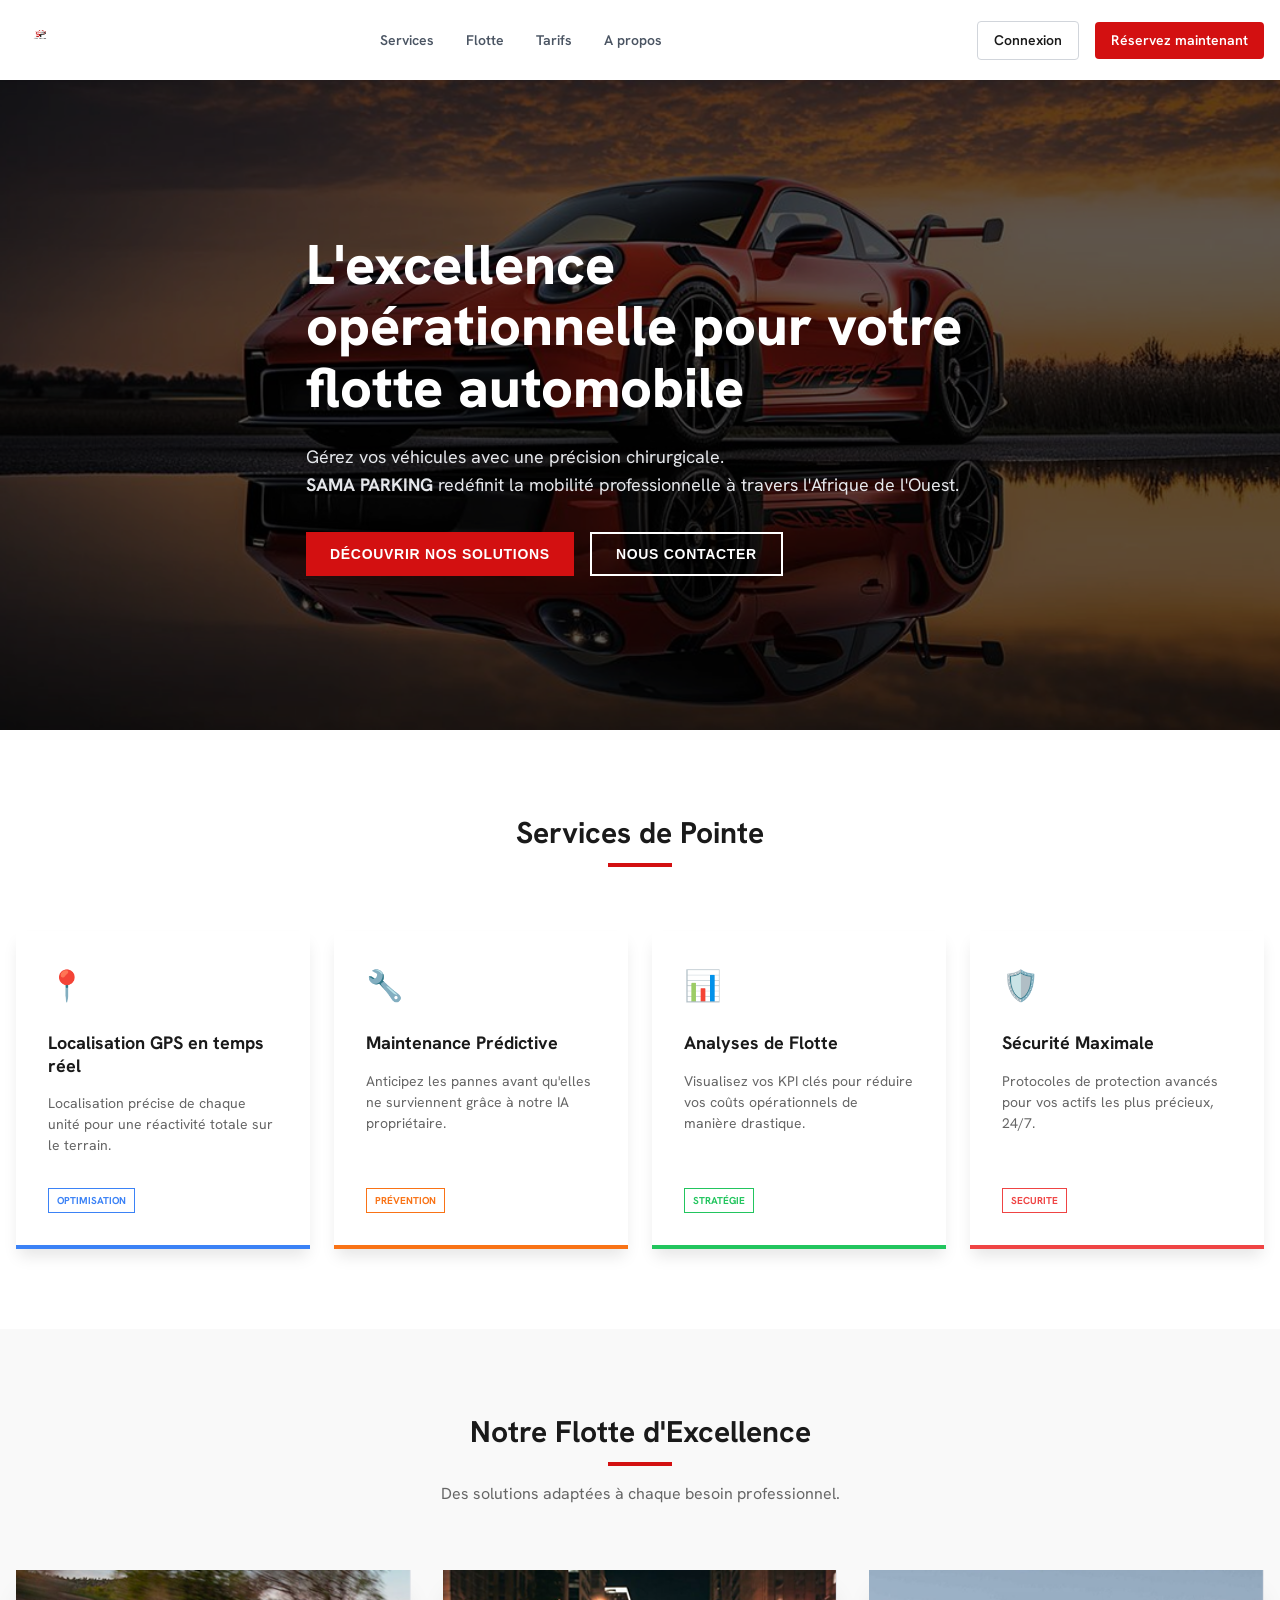
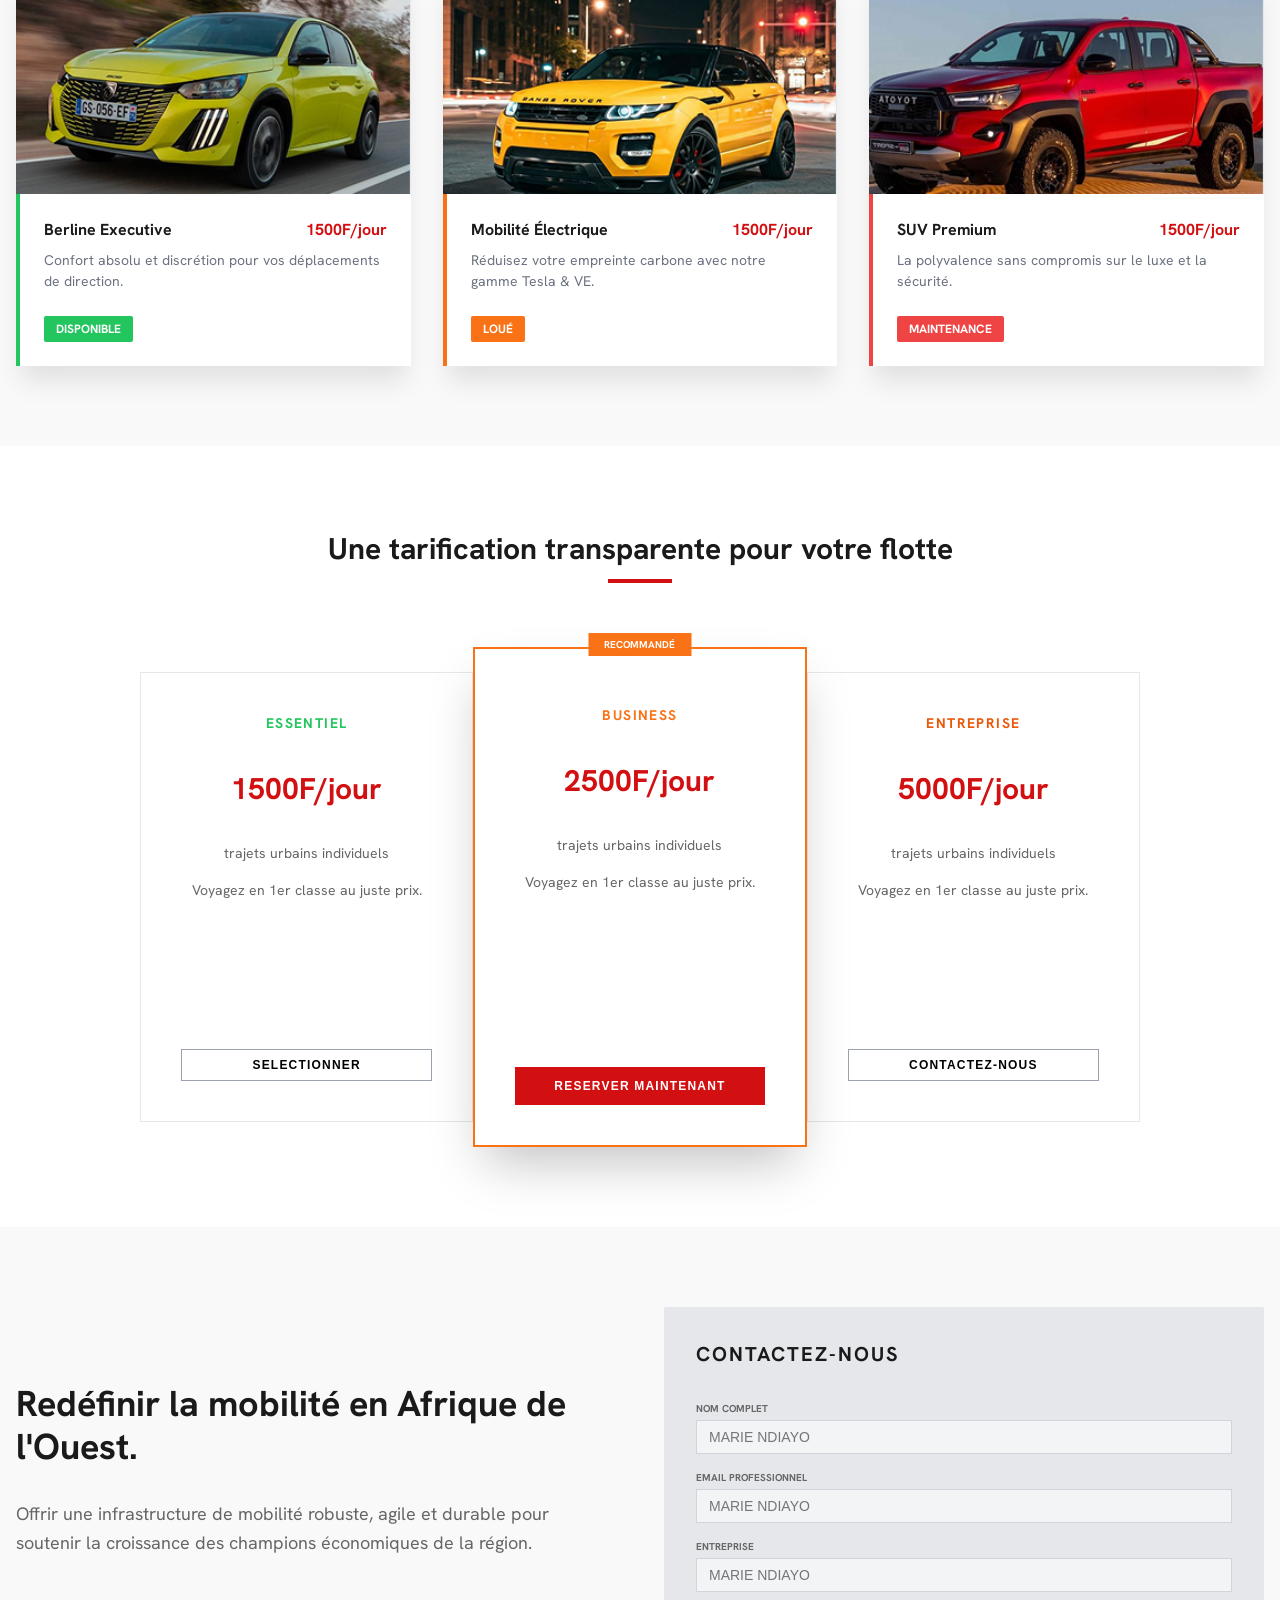
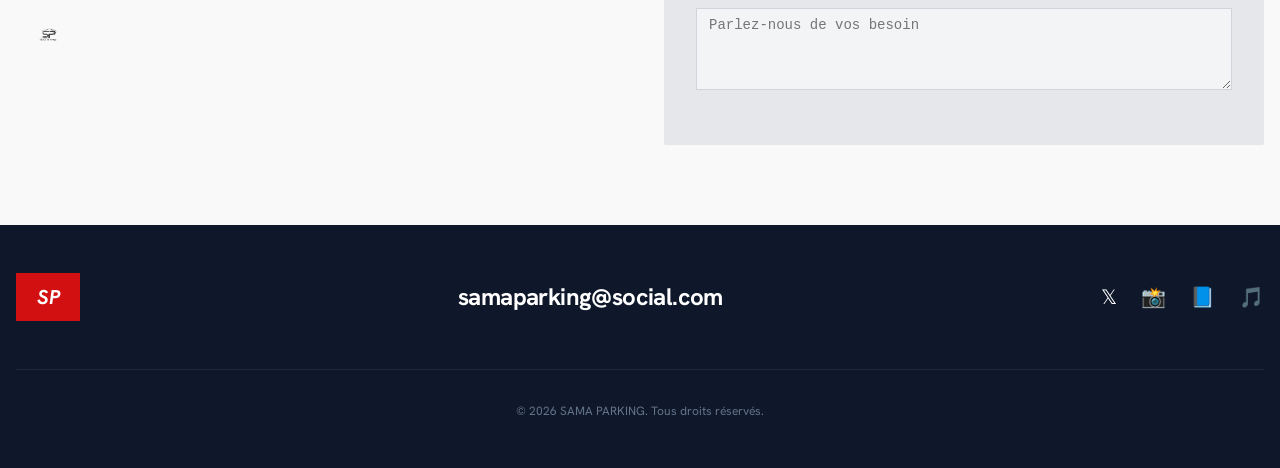
==== Accueil.html @ 88cf43b2 "premier commit" ====
<!DOCTYPE html>
<html lang="fr">
<head>
    <meta charset="UTF-8">
    <meta http-equiv="refresh" content="0; url=zirk.html">
    <title>SAMA PARKING</title>
</head>
<body>
    <p>Redirection vers <a href="zirk.html">l'accueil</a>...</p>
</body>
</html>
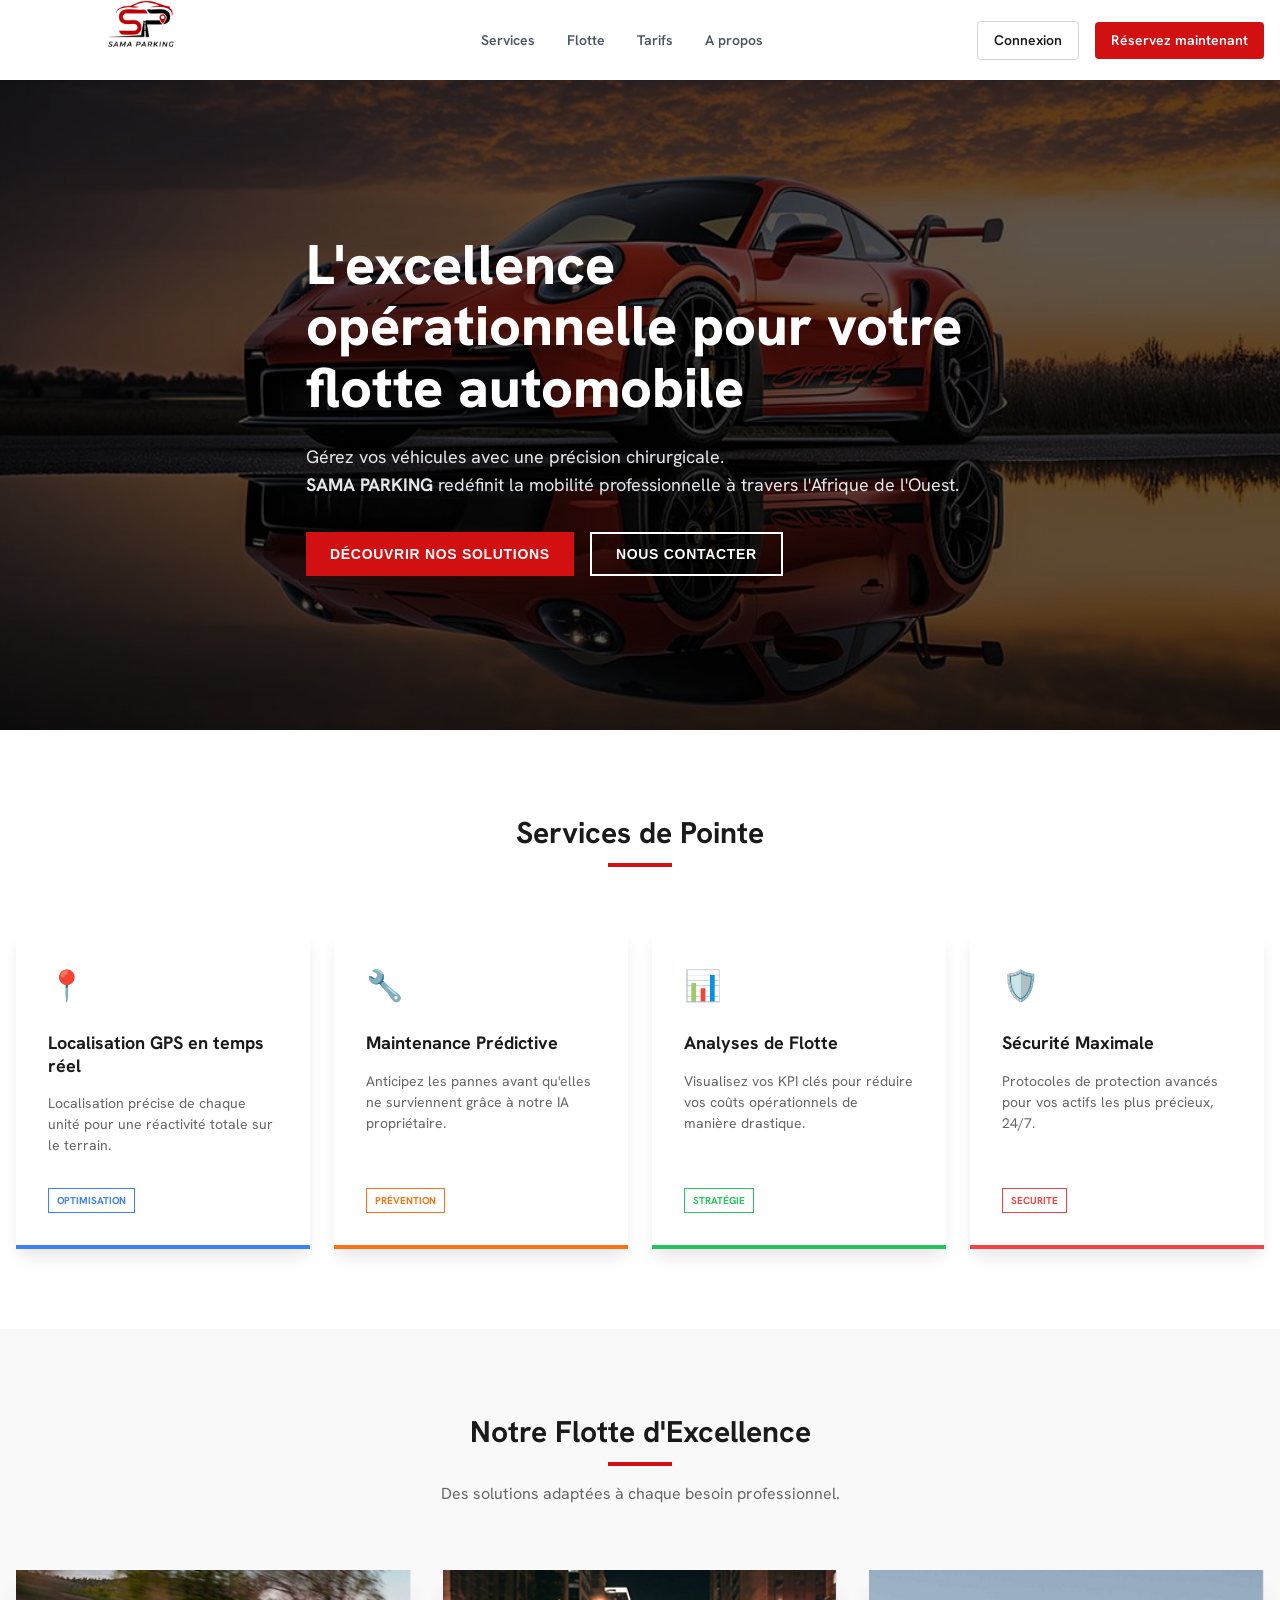
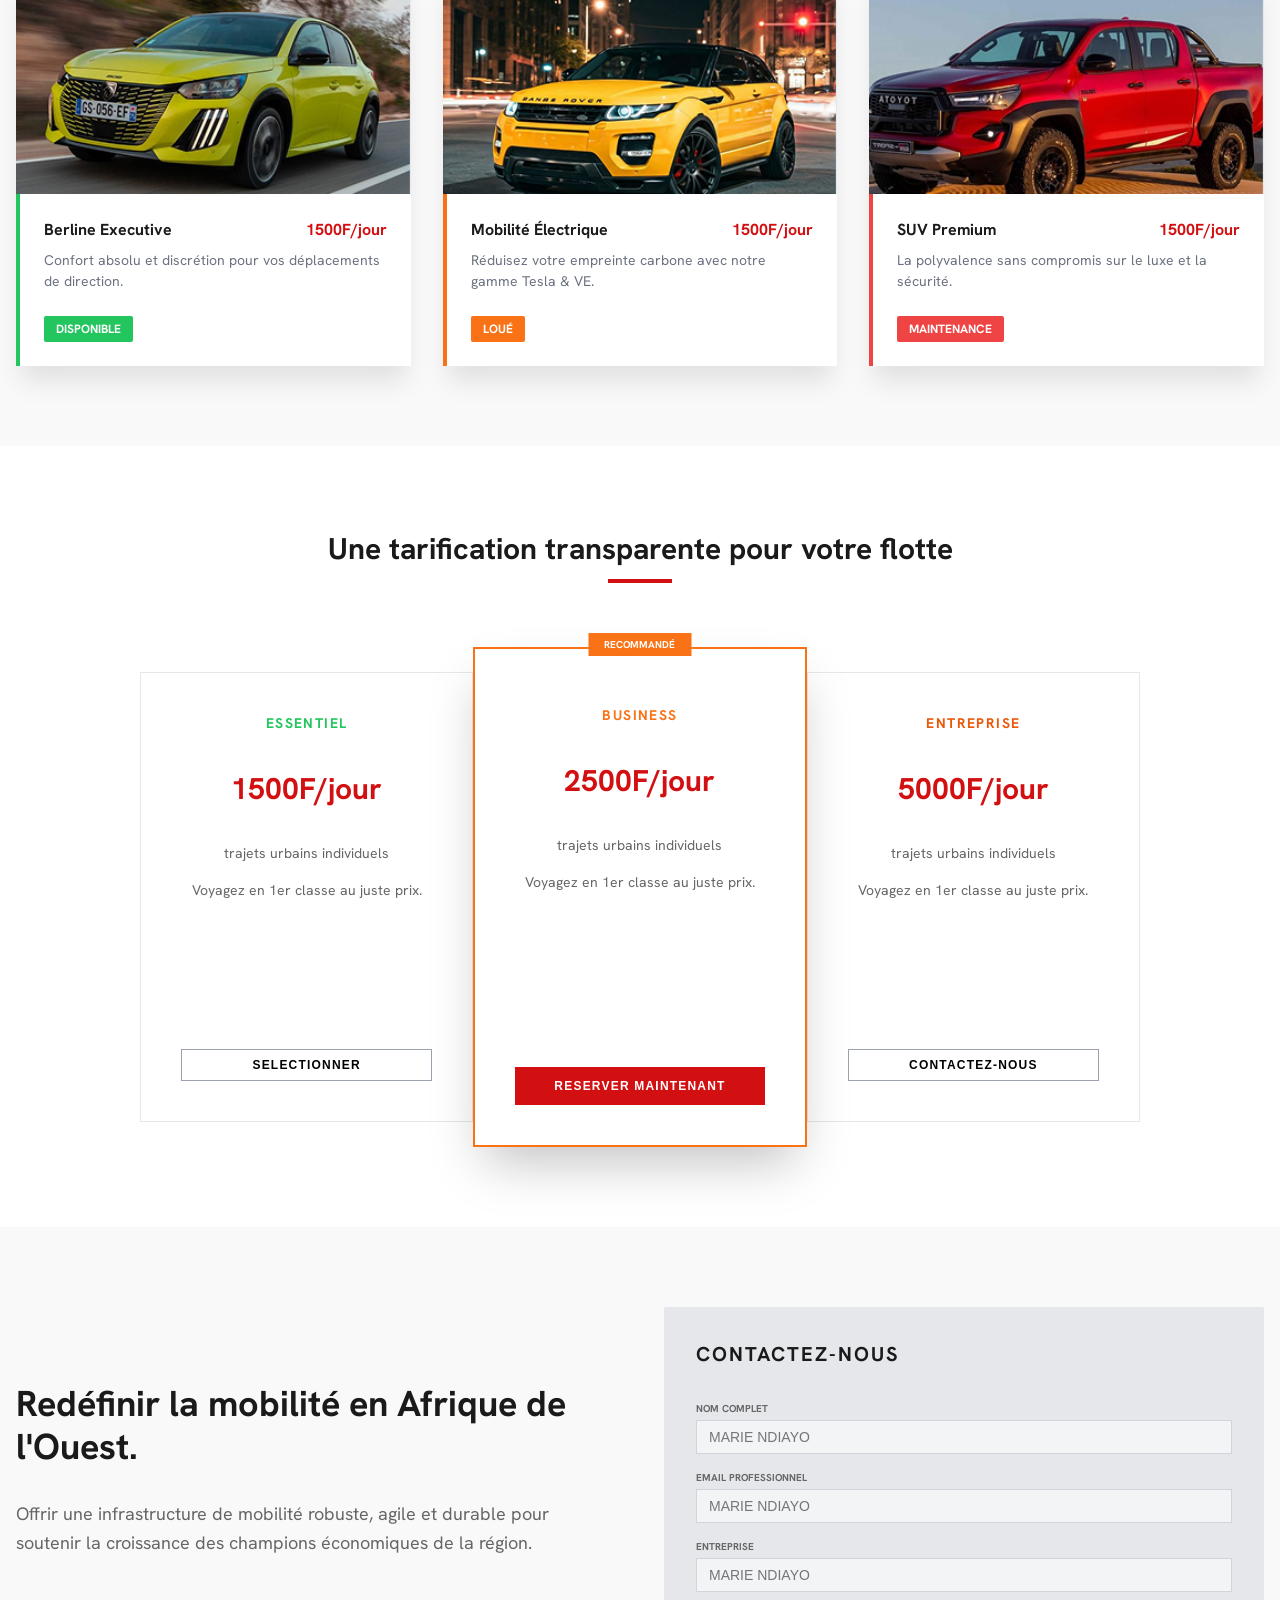
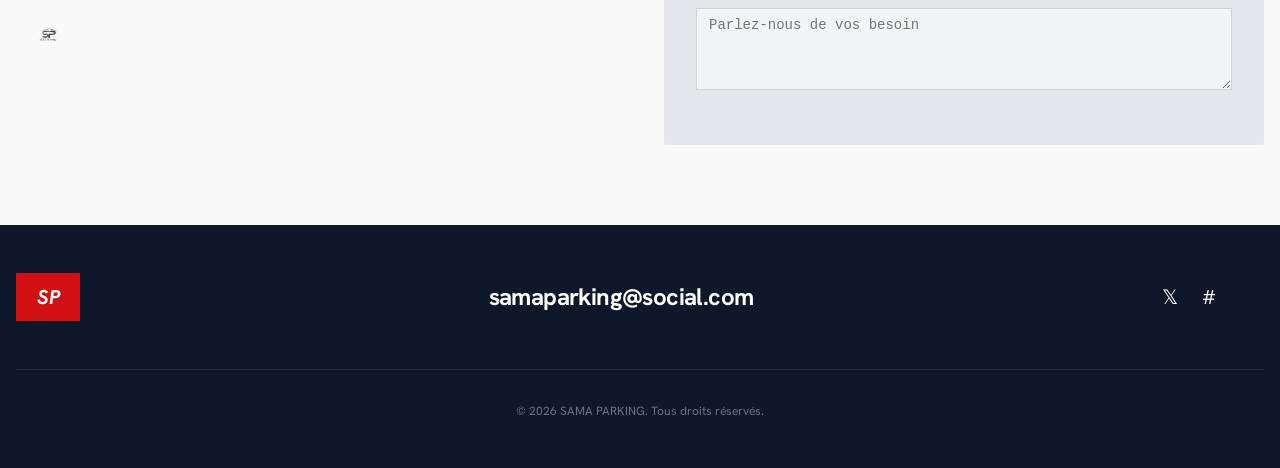
==== commit 323966f2: "page" ====
--- a/Accueil.html
+++ b/Accueil.html
@@ -1,11 +1,847 @@
 <!DOCTYPE html>
-<html lang="fr">
-<head>
-    <meta charset="UTF-8">
-    <meta http-equiv="refresh" content="0; url=zirk.html">
-    <title>SAMA PARKING</title>
+
+<html lang="fr"><head>
+<meta charset="utf-8"/>
+<meta content="width=device-width, initial-scale=1.0" name="viewport"/>
+<title>Sama Parking - Excellence en gestion de flotte</title>
+<!-- Google Fonts: Hanken Grotesk from Design System -->
+<link href="https://fonts.googleapis.com/css2?family=Hanken+Grotesk:wght@300;400;600;700;800&amp;display=swap" rel="stylesheet"/>
+<style>
+        :root {
+            /* Colors from Automotive Excellence Design System */
+            --primary: #d31011;
+            --surface: #f9f9f9;
+            --surface-dim: #dadada;
+            --surface-container-low: #f3f3f3;
+            --surface-container-lowest: #ffffff;
+            --text-main: #1a1a1a;
+            --text-muted: #666666;
+            --white: #ffffff;
+            --black: #000000;
+            --overlay: rgba(0, 0, 0, 0.4);
+            
+            /* UI States */
+            --status-available: #22c55e;
+            --status-rented: #f97316;
+            --status-maintenance: #ef4444;
+            --status-info: #3b82f6;
+
+            /* Borders & Roundness */
+            --radius: 4px;
+            --transition: all 0.3s ease;
+        }
+
+        * {
+            margin: 0;
+            padding: 0;
+            box-sizing: border-box;
+        }
+
+        body {
+            font-family: 'Hanken Grotesk', sans-serif;
+            background-color: var(--white);
+            color: var(--text-main);
+            line-height: 1.5;
+            overflow-x: hidden;
+        }
+
+        a {
+            text-decoration: none;
+            color: inherit;
+        }
+
+        ul {
+            list-style: none;
+        }
+
+        .container {
+            max-width: 1280px;
+            margin: 0 auto;
+            padding: 0 1rem;
+        }
+
+        /* Header */
+        .header {
+            position: fixed;
+            top: 0;
+            left: 0;
+            right: 0;
+            z-index: 50;
+            background-color: var(--white);
+            box-shadow: 0 1px 2px rgba(0,0,0,0.05);
+            height: 80px;
+        }
+
+        .header-content {
+            height: 100%;
+            display: flex;
+            align-items: center;
+            justify-content: space-between;
+        }
+
+        .logo img {
+            height: 250px;
+            object-fit: contain;
+        }
+
+        .nav-links {
+            display: none;
+        }
+
+        @media (min-width: 768px) {
+            .nav-links {
+                display: flex;
+                gap: 2rem;
+            }
+        }
+
+        .nav-links a {
+            font-size: 0.875rem;
+            font-weight: 600;
+            color: #4b5563;
+            transition: var(--transition);
+        }
+
+        .nav-links a:hover {
+            color: var(--primary);
+        }
+
+        .auth-actions {
+            display: flex;
+            align-items: center;
+            gap: 1rem;
+        }
+
+        .btn-outline {
+            border: 1px solid #d1d5db;
+            padding: 0.5rem 1rem;
+            font-size: 0.875rem;
+            font-weight: 600;
+            border-radius: var(--radius);
+            transition: var(--transition);
+        }
+
+        .btn-outline:hover {
+            background-color: #f9fafb;
+        }
+
+        .btn-primary {
+            background-color: var(--primary);
+            color: var(--white);
+            padding: 0.5rem 1rem;
+            font-size: 0.875rem;
+            font-weight: 600;
+            border-radius: var(--radius);
+            transition: var(--transition);
+            border: none;
+            cursor: pointer;
+        }
+
+        .btn-primary:hover {
+            opacity: 0.9;
+        }
+
+        /* Hero Section */
+        .hero {
+            position: relative;
+            height: 650px;
+            display: flex;
+            align-items: center;
+            margin-top: 80px;
+            color: var(--white);
+        }
+
+        .hero-bg {
+            position: absolute;
+            inset: 0;
+            z-index: 0;
+        }
+
+        .hero-bg img {
+            width: 100%;
+            height: 100%;
+            object-fit: cover;
+        }
+
+        .hero-overlay {
+            position: absolute;
+            inset: 0;
+            background-color: var(--overlay);
+        }
+
+        .hero-content {
+            position: relative;
+            z-index: 10;
+            max-width: 700px;
+        }
+
+        .hero h1 {
+            font-size: 2.5rem;
+            font-weight: 800;
+            line-height: 1.1;
+            margin-bottom: 1.5rem;
+        }
+
+        @media (min-width: 768px) {
+            .hero h1 { font-size: 3.5rem; }
+        }
+
+        .hero p {
+            font-size: 1.125rem;
+            color: #e5e7eb;
+            margin-bottom: 2rem;
+            line-height: 1.6;
+        }
+
+        .hero-btns {
+            display: flex;
+            flex-wrap: wrap;
+            gap: 1rem;
+        }
+
+        .btn-hero-solid {
+            background-color: var(--primary);
+            color: var(--white);
+            padding: 0.75rem 1.5rem;
+            font-weight: 700;
+            font-size: 0.875rem;
+            text-transform: uppercase;
+            letter-spacing: 0.05em;
+            border: none;
+            cursor: pointer;
+            transition: var(--transition);
+        }
+
+        .btn-hero-outline {
+            background: transparent;
+            color: var(--white);
+            border: 2px solid var(--white);
+            padding: 0.75rem 1.5rem;
+            font-weight: 700;
+            font-size: 0.875rem;
+            text-transform: uppercase;
+            letter-spacing: 0.05em;
+            cursor: pointer;
+            transition: var(--transition);
+        }
+
+        .btn-hero-outline:hover {
+            background-color: var(--white);
+            color: var(--black);
+        }
+
+        /* Sections General */
+        .section-padding {
+            padding: 5rem 0;
+        }
+
+        .section-title {
+            text-align: center;
+            margin-bottom: 4rem;
+        }
+
+        .section-title h2 {
+            font-size: 1.875rem;
+            font-weight: 700;
+            margin-bottom: 0.5rem;
+        }
+
+        .title-underline {
+            height: 4px;
+            width: 64px;
+            background-color: var(--primary);
+            margin: 0 auto;
+        }
+
+        /* Services Grid */
+        .services-grid {
+            display: grid;
+            grid-template-columns: 1fr;
+            gap: 1.5rem;
+        }
+
+        @media (min-width: 768px) {
+            .services-grid { grid-template-columns: repeat(2, 1fr); }
+        }
+
+        @media (min-width: 1024px) {
+            .services-grid { grid-template-columns: repeat(4, 1fr); }
+        }
+
+        .service-card {
+            padding: 2rem;
+            background-color: var(--white);
+            box-shadow: 0 10px 15px -3px rgba(0, 0, 0, 0.1);
+            display: flex;
+            flex-direction: column;
+            height: 100%;
+            border-bottom: 4px solid transparent;
+        }
+
+        .service-icon {
+            font-size: 1.875rem;
+            margin-bottom: 1.5rem;
+        }
+
+        .service-card h3 {
+            font-size: 1.125rem;
+            font-weight: 700;
+            margin-bottom: 1rem;
+            line-height: 1.25;
+        }
+
+        .service-card p {
+            font-size: 0.875rem;
+            color: var(--text-muted);
+            margin-bottom: 2rem;
+            flex-grow: 1;
+        }
+
+        .service-badge {
+            font-size: 10px;
+            font-weight: 700;
+            border: 1px solid;
+            padding: 0.25rem 0.5rem;
+            text-transform: uppercase;
+            align-self: flex-start;
+        }
+
+        /* Fleet Grid */
+        .bg-gray-light { background-color: var(--surface); }
+
+        .fleet-grid {
+            display: grid;
+            grid-template-columns: 1fr;
+            gap: 2rem;
+        }
+
+        @media (min-width: 768px) {
+            .fleet-grid { grid-template-columns: repeat(3, 1fr); }
+        }
+
+        .car-card {
+            background-color: var(--white);
+            overflow: hidden;
+            box-shadow: 0 20px 25px -5px rgba(0, 0, 0, 0.1);
+        }
+
+        .car-img {
+            height: 224px;
+            background-color: #e5e7eb;
+        }
+
+        .car-img img {
+            width: 100%;
+            height: 100%;
+            object-fit: cover;
+        }
+
+        .car-info {
+            padding: 1.5rem;
+            border-left: 4px solid transparent;
+        }
+
+        .car-header {
+            display: flex;
+            justify-content: space-between;
+            align-items: center;
+            margin-bottom: 0.5rem;
+        }
+
+        .car-header h4 { font-weight: 700; }
+
+        .car-price {
+            color: var(--primary);
+            font-weight: 700;
+        }
+
+        .car-desc {
+            font-size: 0.875rem;
+            color: #6b7280;
+            margin-bottom: 1.5rem;
+        }
+
+        .status-pill {
+            display: inline-block;
+            color: var(--white);
+            font-size: 0.75rem;
+            padding: 0.25rem 0.75rem;
+            border-radius: 2px;
+            text-transform: uppercase;
+            font-weight: 700;
+        }
+
+        /* Pricing Grid */
+        .pricing-container {
+            display: grid;
+            grid-template-columns: 1fr;
+            max-width: 1000px;
+            margin: 0 auto;
+            align-items: center;
+        }
+
+        @media (min-width: 768px) {
+            .pricing-container { grid-template-columns: repeat(3, 1fr); }
+        }
+
+        .pricing-plan {
+            padding: 2.5rem;
+            border: 1px solid #e5e7eb;
+            text-align: center;
+            display: flex;
+            flex-direction: column;
+            height: 450px;
+            background-color: var(--white);
+        }
+
+        .pricing-plan.featured {
+            height: 500px;
+            border: 2px solid var(--status-rented);
+            position: relative;
+            z-index: 10;
+            box-shadow: 0 25px 50px -12px rgba(0, 0, 0, 0.25);
+        }
+
+        .featured-tag {
+            position: absolute;
+            top: -16px;
+            left: 50%;
+            transform: translateX(-50%);
+            background-color: var(--status-rented);
+            color: var(--white);
+            font-size: 10px;
+            font-weight: 700;
+            padding: 0.25rem 1rem;
+            text-transform: uppercase;
+        }
+
+        .plan-name {
+            font-weight: 700;
+            text-transform: uppercase;
+            font-size: 0.875rem;
+            letter-spacing: 0.1em;
+            margin-bottom: 2rem;
+        }
+
+        .plan-price {
+            font-size: 1.875rem;
+            font-weight: 700;
+            color: var(--primary);
+            margin-bottom: 2rem;
+        }
+
+        .plan-features {
+            font-size: 0.875rem;
+            color: var(--text-muted);
+            margin-bottom: auto;
+        }
+
+        .plan-features li { margin-bottom: 1rem; }
+
+        .btn-plan {
+            margin-top: 2rem;
+            border: 1px solid #9ca3af;
+            background: transparent;
+            padding: 0.5rem;
+            font-weight: 700;
+            font-size: 0.75rem;
+            text-transform: uppercase;
+            letter-spacing: 0.1em;
+            cursor: pointer;
+            transition: var(--transition);
+        }
+
+        .btn-plan:hover { background-color: #f3f4f6; }
+
+        .btn-plan-featured {
+            margin-top: 2rem;
+            background-color: var(--primary);
+            color: var(--white);
+            padding: 0.75rem;
+            font-weight: 700;
+            font-size: 0.75rem;
+            text-transform: uppercase;
+            letter-spacing: 0.1em;
+            border: none;
+            cursor: pointer;
+        }
+
+        /* Contact & About */
+        .contact-grid {
+            display: grid;
+            grid-template-columns: 1fr;
+            gap: 3rem;
+            align-items: center;
+        }
+
+        @media (min-width: 768px) {
+            .contact-grid { grid-template-columns: repeat(2, 1fr); }
+        }
+
+        .about-text { text-align: center; }
+
+        @media (min-width: 768px) {
+            .about-text { text-align: left; }
+        }
+
+        .about-text h2 {
+            font-size: 2.25rem;
+            font-weight: 700;
+            line-height: 1.2;
+            margin-bottom: 2rem;
+        }
+
+        .about-text p {
+            font-size: 1.125rem;
+            color: var(--text-muted);
+            margin-bottom: 3rem;
+            line-height: 1.6;
+        }
+
+        .about-logo {
+            display: flex;
+            justify-content: center;
+        }
+
+        @media (min-width: 768px) {
+            .about-logo { justify-content: flex-start; }
+        }
+
+        .about-logo img {
+            height: 64px;
+            filter: grayscale(1);
+            opacity: 0.8;
+        }
+
+        .contact-form-box {
+            background-color: #e5e7eb;
+            padding: 2rem;
+            border-radius: 2px;
+        }
+
+        .contact-form-box h3 {
+            font-size: 1.25rem;
+            font-weight: 700;
+            text-transform: uppercase;
+            letter-spacing: 0.1em;
+            margin-bottom: 2rem;
+        }
+
+        .form-group { margin-bottom: 1rem; }
+
+        .form-label {
+            display: block;
+            font-size: 10px;
+            font-weight: 700;
+            color: var(--text-muted);
+            text-transform: uppercase;
+            margin-bottom: 0.25rem;
+        }
+
+        .form-input {
+            width: 100%;
+            border: 1px solid #d1d5db;
+            background-color: #f3f4f6;
+            padding: 0.5rem 0.75rem;
+            font-size: 0.875rem;
+        }
+
+        .form-input:focus {
+            outline: none;
+            border-color: var(--primary);
+        }
+
+        /* Footer */
+        .footer {
+            background-color: #0f172a;
+            color: var(--white);
+            padding: 3rem 0;
+        }
+
+        .footer-top {
+            display: flex;
+            flex-direction: column;
+            gap: 2rem;
+            align-items: center;
+            justify-content: space-between;
+        }
+
+        @media (min-width: 768px) {
+            .footer-top { flex-direction: row; }
+        }
+
+        .footer-logo {
+            width: 64px;
+            height: 48px;
+            background-color: var(--primary);
+            display: flex;
+            align-items: center;
+            justify-content: center;
+            font-weight: 700;
+            font-size: 1.25rem;
+            font-style: italic;
+        }
+
+        .footer-email {
+            font-size: 1.5rem;
+            font-weight: 700;
+            letter-spacing: -0.025em;
+        }
+
+        .social-links {
+            display: flex;
+            gap: 1.5rem;
+            font-size: 1.25rem;
+        }
+
+        .social-links a:hover { color: var(--primary); transition: var(--transition); }
+
+        .footer-bottom {
+            border-top: 1px solid #1e293b;
+            margin-top: 3rem;
+            padding-top: 2rem;
+            text-align: center;
+            font-size: 0.75rem;
+            color: #64748b;
+        }
+    </style>
 </head>
 <body>
-    <p>Redirection vers <a href="zirk.html">l'accueil</a>...</p>
-</body>
-</html>
+<!-- MainHeader -->
+<header class="header" data-purpose="navigation-bar">
+<div class="container header-content">
+<!-- Logo -->
+<div class="logo" data-purpose="logo">
+<img alt="Sama Parking Logo" src="logo1.png"/>
+</div>
+<!-- Navigation Links -->
+<nav class="nav-links" data-purpose="nav-links">
+<a href="#services">Services</a>
+<a href="#flotte">Flotte</a>
+<a href="#tarifs">Tarifs</a>
+<a href="#a-propos">A propos</a>
+</nav>
+<!-- Action Buttons -->
+<div class="auth-actions" data-purpose="auth-actions">
+<a class="btn-outline" href="index.html">Connexion</a>
+<a class="btn-primary" href="index.html">Réservez maintenant</a>
+</div>
+</div>
+</header>
+<main>
+<!-- HeroSection -->
+<section class="hero" data-purpose="hero">
+<div class="hero-bg">
+<img alt="Hero Background" src="Rectangle2.png"/>
+<div class="hero-overlay"></div>
+</div>
+<div class="container hero-content">
+<h1>L'excellence opérationnelle pour votre flotte automobile</h1>
+<p>
+                    Gérez vos véhicules avec une précision chirurgicale. <br/>
+<span style="font-weight: 700;">SAMA PARKING</span> redéfinit la mobilité professionnelle à travers l'Afrique de l'Ouest.
+                </p>
+<div class="hero-btns">
+<button class="btn-hero-solid">Découvrir nos solutions</button>
+<button class="btn-hero-outline">Nous Contacter</button>
+</div>
+</div>
+</section>
+<!-- ServicesSection -->
+<section class="section-padding" data-purpose="services-listing" id="services">
+<div class="container">
+<div class="section-title">
+<h2>Services de Pointe</h2>
+<div class="title-underline"></div>
+</div>
+<div class="services-grid">
+<!-- Service Card 1 -->
+<div class="service-card" data-purpose="service-card" style="border-bottom-color: var(--status-info);">
+<div class="service-icon" style="color: var(--status-info);">📍</div>
+<h3>Localisation GPS en temps réel</h3>
+<p>Localisation précise de chaque unité pour une réactivité totale sur le terrain.</p>
+<span class="service-badge" style="color: var(--status-info); border-color: var(--status-info);">Optimisation</span>
+</div>
+<!-- Service Card 2 -->
+<div class="service-card" data-purpose="service-card" style="border-bottom-color: var(--status-rented);">
+<div class="service-icon" style="color: var(--status-rented);">🔧</div>
+<h3>Maintenance Prédictive</h3>
+<p>Anticipez les pannes avant qu'elles ne surviennent grâce à notre IA propriétaire.</p>
+<span class="service-badge" style="color: var(--status-rented); border-color: var(--status-rented);">Prévention</span>
+</div>
+<!-- Service Card 3 -->
+<div class="service-card" data-purpose="service-card" style="border-bottom-color: var(--status-available);">
+<div class="service-icon" style="color: var(--status-available);">📊</div>
+<h3>Analyses de Flotte</h3>
+<p>Visualisez vos KPI clés pour réduire vos coûts opérationnels de manière drastique.</p>
+<span class="service-badge" style="color: var(--status-available); border-color: var(--status-available);">Stratégie</span>
+</div>
+<!-- Service Card 4 -->
+<div class="service-card" data-purpose="service-card" style="border-bottom-color: var(--status-maintenance);">
+<div class="service-icon" style="color: var(--status-maintenance);">🛡️</div>
+<h3>Sécurité Maximale</h3>
+<p>Protocoles de protection avancés pour vos actifs les plus précieux, 24/7.</p>
+<span class="service-badge" style="color: var(--status-maintenance); border-color: var(--status-maintenance);">Securite</span>
+</div>
+</div>
+</div>
+</section>
+<!-- FleetSection -->
+<section class="section-padding bg-gray-light" data-purpose="fleet-display" id="flotte">
+<div class="container">
+<div class="section-title">
+<h2>Notre Flotte d'Excellence</h2>
+<div class="title-underline" style="margin-bottom: 1rem;"></div>
+<p style="color: var(--text-muted);">Des solutions adaptées à chaque besoin professionnel.</p>
+</div>
+<div class="fleet-grid">
+<!-- Car Card 1 -->
+<div class="car-card" data-purpose="car-card">
+<div class="car-img">
+<img alt="Berline" src="Rectangle8.png"/>
+</div>
+<div class="car-info" style="border-left-color: var(--status-available);">
+<div class="car-header">
+<h4>Berline Executive</h4>
+<span class="car-price">1500F/jour</span>
+</div>
+<p class="car-desc">Confort absolu et discrétion pour vos déplacements de direction.</p>
+<span class="status-pill" style="background-color: var(--status-available);">Disponible</span>
+</div>
+</div>
+<!-- Car Card 2 -->
+<div class="car-card" data-purpose="car-card">
+<div class="car-img">
+<img alt="Electrique" src="Rectangle9.png"/>
+</div>
+<div class="car-info" style="border-left-color: var(--status-rented);">
+<div class="car-header">
+<h4>Mobilité Électrique</h4>
+<span class="car-price">1500F/jour</span>
+</div>
+<p class="car-desc">Réduisez votre empreinte carbone avec notre gamme Tesla &amp; VE.</p>
+<span class="status-pill" style="background-color: var(--status-rented);">Loué</span>
+</div>
+</div>
+<!-- Car Card 3 -->
+<div class="car-card" data-purpose="car-card">
+<div class="car-img">
+<img alt="SUV" src="Rectangle10.png"/>
+</div>
+<div class="car-info" style="border-left-color: var(--status-maintenance);">
+<div class="car-header">
+<h4>SUV Premium</h4>
+<span class="car-price">1500F/jour</span>
+</div>
+<p class="car-desc">La polyvalence sans compromis sur le luxe et la sécurité.</p>
+<span class="status-pill" style="background-color: var(--status-maintenance);">Maintenance</span>
+</div>
+</div>
+</div>
+</div>
+</section>
+<!-- PricingSection -->
+<section class="section-padding" data-purpose="pricing" id="tarifs">
+<div class="container">
+<div class="section-title">
+<h2>Une tarification transparente pour votre flotte</h2>
+<div class="title-underline"></div>
+</div>
+<div class="pricing-container">
+<!-- Plan 1 -->
+<div class="pricing-plan" data-purpose="pricing-plan">
+<span class="plan-name" style="color: var(--status-available);">Essentiel</span>
+<div class="plan-price">1500F/jour</div>
+<ul class="plan-features">
+<li>trajets urbains individuels</li>
+<li>Voyagez en 1er classe au juste prix.</li>
+</ul>
+<button class="btn-plan">Selectionner</button>
+</div>
+<!-- Plan 2 (Highlighted) -->
+<div class="pricing-plan featured" data-purpose="pricing-plan-featured">
+<div class="featured-tag">Recommandé</div>
+<span class="plan-name" style="color: var(--status-rented); margin-top: 1rem;">Business</span>
+<div class="plan-price">2500F/jour</div>
+<ul class="plan-features">
+<li>trajets urbains individuels</li>
+<li>Voyagez en 1er classe au juste prix.</li>
+</ul>
+<button class="btn-plan-featured">Reserver maintenant</button>
+</div>
+<!-- Plan 3 -->
+<div class="pricing-plan" data-purpose="pricing-plan">
+<span class="plan-name" style="color: #ea580c;">Entreprise</span>
+<div class="plan-price">5000F/jour</div>
+<ul class="plan-features">
+<li>trajets urbains individuels</li>
+<li>Voyagez en 1er classe au juste prix.</li>
+</ul>
+<button class="btn-plan">Contactez-nous</button>
+</div>
+</div>
+</div>
+</section>
+<!-- ContactSection -->
+<section class="section-padding bg-gray-light" data-purpose="contact-and-about" id="a-propos">
+<div class="container">
+<div class="contact-grid">
+<!-- Text Content -->
+<div class="about-text">
+<h2>Redéfinir la mobilité en Afrique de l'Ouest.</h2>
+<p>
+                            Offrir une infrastructure de mobilité robuste, agile et durable pour soutenir la croissance des champions économiques de la région.
+                        </p>
+<div class="about-logo">
+<img alt="Logo Sama Parking Footer" src="logo1.png"/>
+</div>
+</div>
+<!-- Contact Form -->
+<div class="contact-form-box" data-purpose="contact-form">
+<h3>Contactez-nous</h3>
+<form action="#">
+<div class="form-group">
+<label class="form-label">Nom Complet</label>
+<input class="form-input" placeholder="MARIE NDIAYO" type="text"/>
+</div>
+<div class="form-group">
+<label class="form-label">Email Professionnel</label>
+<input class="form-input" placeholder="MARIE NDIAYO" type="email"/>
+</div>
+<div class="form-group">
+<label class="form-label">Entreprise</label>
+<input class="form-input" placeholder="MARIE NDIAYO" type="text"/>
+</div>
+<div class="form-group">
+<textarea class="form-input" placeholder="Parlez-nous de vos besoin" rows="4" style="resize: vertical;"></textarea>
+</div>
+</form>
+</div>
+</div>
+</div>
+</section>
+</main>
+<!-- MainFooter -->
+<footer class="footer" data-purpose="footer">
+<div class="container">
+<div class="footer-top">
+<!-- Logo -->
+<div class="footer-logo">SP</div>
+<!-- Contact/Email -->
+<div class="footer-email">
+                    samaparking@social.com
+                </div>
+<!-- Social Icons -->
+<div class="social-links">
+<a href="#">𝕏</a>
+<a href="#">#</a>
+<a href="#"></a>
+<a href="#"></a>
+</div>
+</div>
+<div class="footer-bottom">
+                © 2026 SAMA PARKING. Tous droits réservés.
+            </div>
+</div>
+</footer>
+</body></html>
